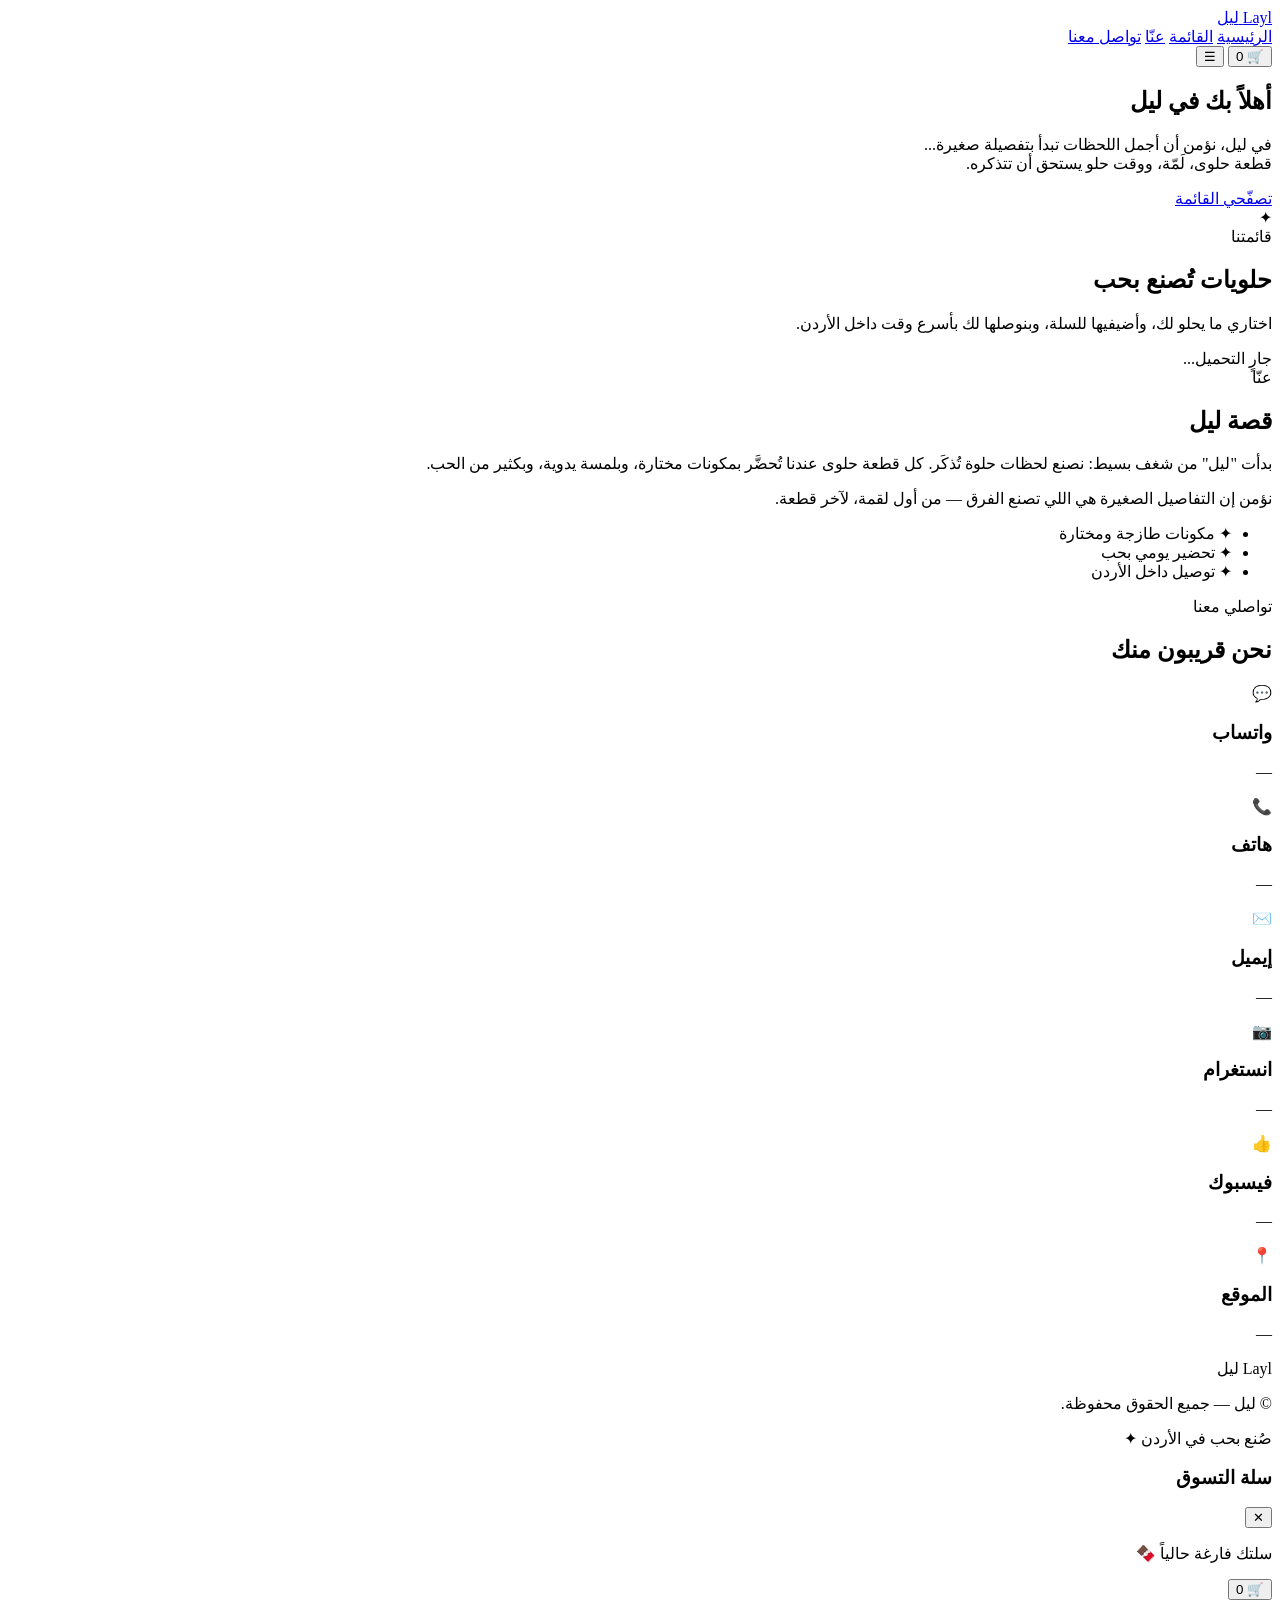
==== index.html @ 46ce5bea "Create index.html" ====
<!DOCTYPE html>
<html lang="ar" dir="rtl">
<head>
<meta charset="UTF-8" />
<meta name="viewport" content="width=device-width, initial-scale=1.0" />
<title>ليل | حلويات فاخرة - Layl Dessert</title>
<meta name="description" content="ليل - حلويات فاخرة في الأردن. كيك، شوكولاتة، وحلويات تُصنع بحب." />
<link rel="preconnect" href="https://fonts.googleapis.com">
<link rel="preconnect" href="https://fonts.gstatic.com" crossorigin>
<link href="https://fonts.googleapis.com/css2?family=Cairo:wght@400;600;700;900&family=Great+Vibes&family=Tajawal:wght@300;400;500;700&display=swap" rel="stylesheet">
<link rel="stylesheet" href="assets/css/style.css" />
</head>
<body>

<!-- ===== Header ===== -->
<header class="site-header" id="header">
  <div class="container header-inner">
    <a href="#home" class="logo">
      <span class="logo-en">Layl</span>
      <span class="logo-ar">ليل</span>
    </a>
    <nav class="nav" id="nav">
      <a href="#home">الرئيسية</a>
      <a href="#menu">القائمة</a>
      <a href="#about">عنّا</a>
      <a href="#contact">تواصل معنا</a>
    </nav>
    <button class="cart-btn" id="cartBtn" aria-label="سلة التسوق">
      🛒 <span class="cart-count" id="cartCount">0</span>
    </button>
    <button class="menu-toggle" id="menuToggle" aria-label="القائمة">☰</button>
  </div>
</header>

<!-- ===== Hero ===== -->
<section class="hero" id="home">
  <div class="hero-bg"></div>
  <div class="hero-overlay"></div>
  <div class="hero-content">
    <h1 class="hero-title">أهلاً بك في ليل</h1>
    <p class="hero-sub">
      في ليل، نؤمن أن أجمل اللحظات تبدأ بتفصيلة صغيرة...<br>
      قطعة حلوى، لَمّة، ووقت حلو يستحق أن تتذكره.
    </p>
    <a href="#menu" class="btn btn-primary">تصفّحي القائمة</a>
  </div>
  <div class="hero-star">✦</div>
</section>

<!-- ===== Menu ===== -->
<section class="section" id="menu">
  <div class="container">
    <div class="section-head">
      <span class="eyebrow">قائمتنا</span>
      <h2 class="section-title">حلويات تُصنع بحب</h2>
      <p class="section-desc">اختاري ما يحلو لك، وأضيفيها للسلة، وبنوصلها لك بأسرع وقت داخل الأردن.</p>
    </div>
    <div class="categories" id="categories"></div>
    <div class="products-grid" id="productsGrid">
      <div class="loading">جارٍ التحميل...</div>
    </div>
  </div>
</section>

<!-- ===== About ===== -->
<section class="section about" id="about">
  <div class="container about-grid">
    <div class="about-text">
      <span class="eyebrow">عنّا</span>
      <h2 class="section-title">قصة ليل</h2>
      <p>
        بدأت "ليل" من شغف بسيط: نصنع لحظات حلوة تُذكَر. كل قطعة حلوى عندنا تُحضَّر بمكونات مختارة،
        وبلمسة يدوية، وبكثير من الحب.
      </p>
      <p>
        نؤمن إن التفاصيل الصغيرة هي اللي تصنع الفرق — من أول لقمة، لآخر قطعة.
      </p>
      <ul class="features">
        <li>✦ مكونات طازجة ومختارة</li>
        <li>✦ تحضير يومي بحب</li>
        <li>✦ توصيل داخل الأردن</li>
      </ul>
    </div>
    <div class="about-img"></div>
  </div>
</section>

<!-- ===== Contact ===== -->
<section class="section contact" id="contact">
  <div class="container">
    <div class="section-head">
      <span class="eyebrow">تواصلي معنا</span>
      <h2 class="section-title">نحن قريبون منك</h2>
    </div>
    <div class="contact-grid">
      <a class="contact-card" id="cWhatsapp" target="_blank">
        <div class="contact-icon">💬</div>
        <h3>واتساب</h3>
        <p id="cWhatsappText">—</p>
      </a>
      <a class="contact-card" id="cPhone">
        <div class="contact-icon">📞</div>
        <h3>هاتف</h3>
        <p id="cPhoneText">—</p>
      </a>
      <a class="contact-card" id="cEmail">
        <div class="contact-icon">✉️</div>
        <h3>إيميل</h3>
        <p id="cEmailText">—</p>
      </a>
      <a class="contact-card" id="cInstagram" target="_blank">
        <div class="contact-icon">📷</div>
        <h3>انستغرام</h3>
        <p id="cInstagramText">—</p>
      </a>
      <a class="contact-card" id="cFacebook" target="_blank">
        <div class="contact-icon">👍</div>
        <h3>فيسبوك</h3>
        <p id="cFacebookText">—</p>
      </a>
      <div class="contact-card">
        <div class="contact-icon">📍</div>
        <h3>الموقع</h3>
        <p id="cAddress">—</p>
      </div>
    </div>
  </div>
</section>

<!-- ===== Footer ===== -->
<footer class="site-footer">
  <div class="container footer-inner">
    <div class="logo">
      <span class="logo-en">Layl</span>
      <span class="logo-ar">ليل</span>
    </div>
    <p>© <span id="year"></span> ليل — جميع الحقوق محفوظة.</p>
    <p class="made">صُنع بحب في الأردن ✦</p>
  </div>
</footer>

<!-- ===== Cart Drawer ===== -->
<div class="cart-overlay" id="cartOverlay"></div>
<aside class="cart-drawer" id="cartDrawer">
  <div class="cart-head">
    <h3>سلة التسوق</h3>
    <button id="cartClose" class="icon-btn">✕</button>
  </div>
  <div class="cart-body" id="cartBody">
    <p class="empty-cart">سلتك فارغة حالياً 🍫</p>
  </div>
  <div class="cart-foot" id="cartFoot" style="display:none">
    <div class="cart-total">
      <span>المجموع:</span>
      <strong id="cartTotal">0.00 د.أ</strong>
    </div>
    <div class="checkout-form">
      <input type="text" id="orderName" placeholder="الاسم الكامل *" required>
      <input type="tel" id="orderPhone" placeholder="رقم الهاتف *" required>
      <input type="text" id="orderAddress" placeholder="العنوان (المدينة، المنطقة، الشارع) *" required>
      <textarea id="orderNotes" placeholder="ملاحظات إضافية (اختياري)" rows="2"></textarea>
      <button class="btn btn-primary btn-full" id="checkoutBtn">إتمام الطلب عبر واتساب</button>
      <p class="checkout-note">سيتم تحويلك لواتساب لإرسال تفاصيل الطلب. الدفع عند التسليم أو CliQ.</p>
    </div>
  </div>
</aside>

<button class="fab-cart" id="fabCart">🛒 <span id="fabCount">0</span></button>

<script src="assets/js/main.js"></script>
</body>
</html>
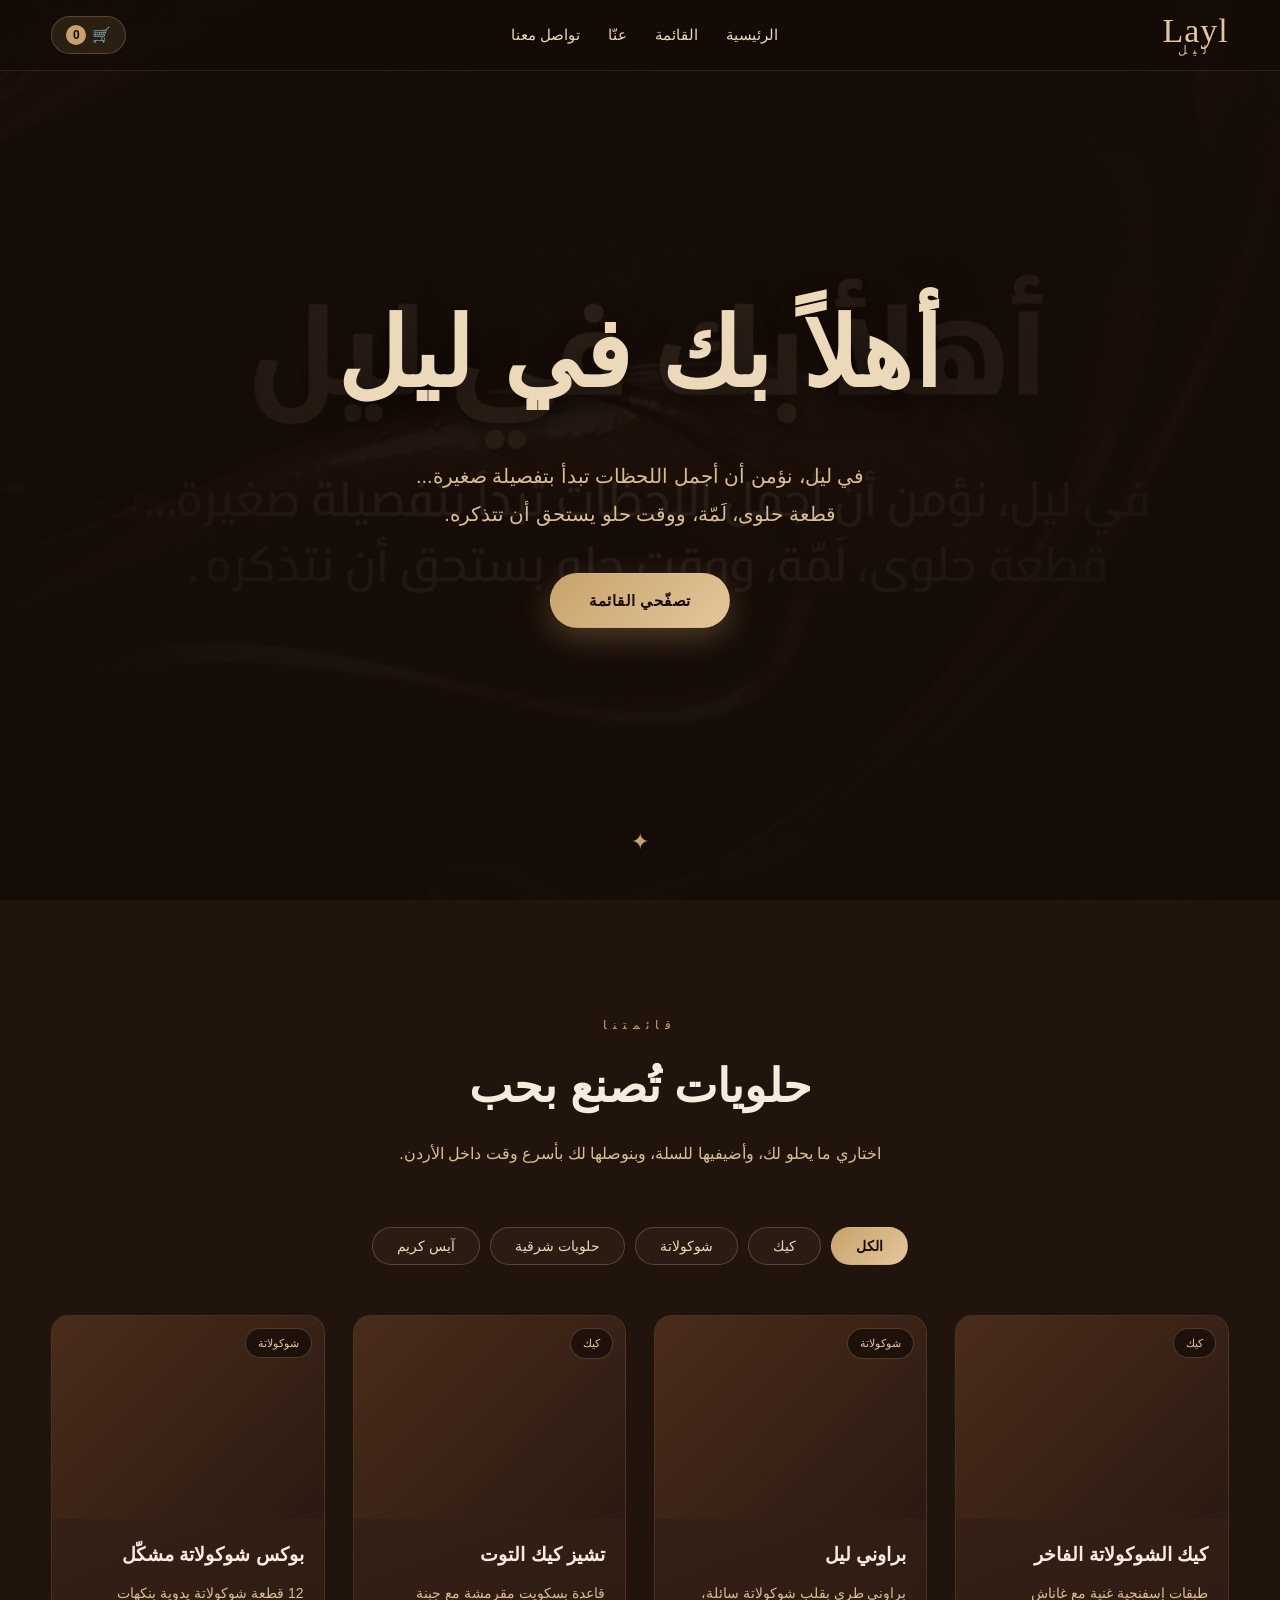
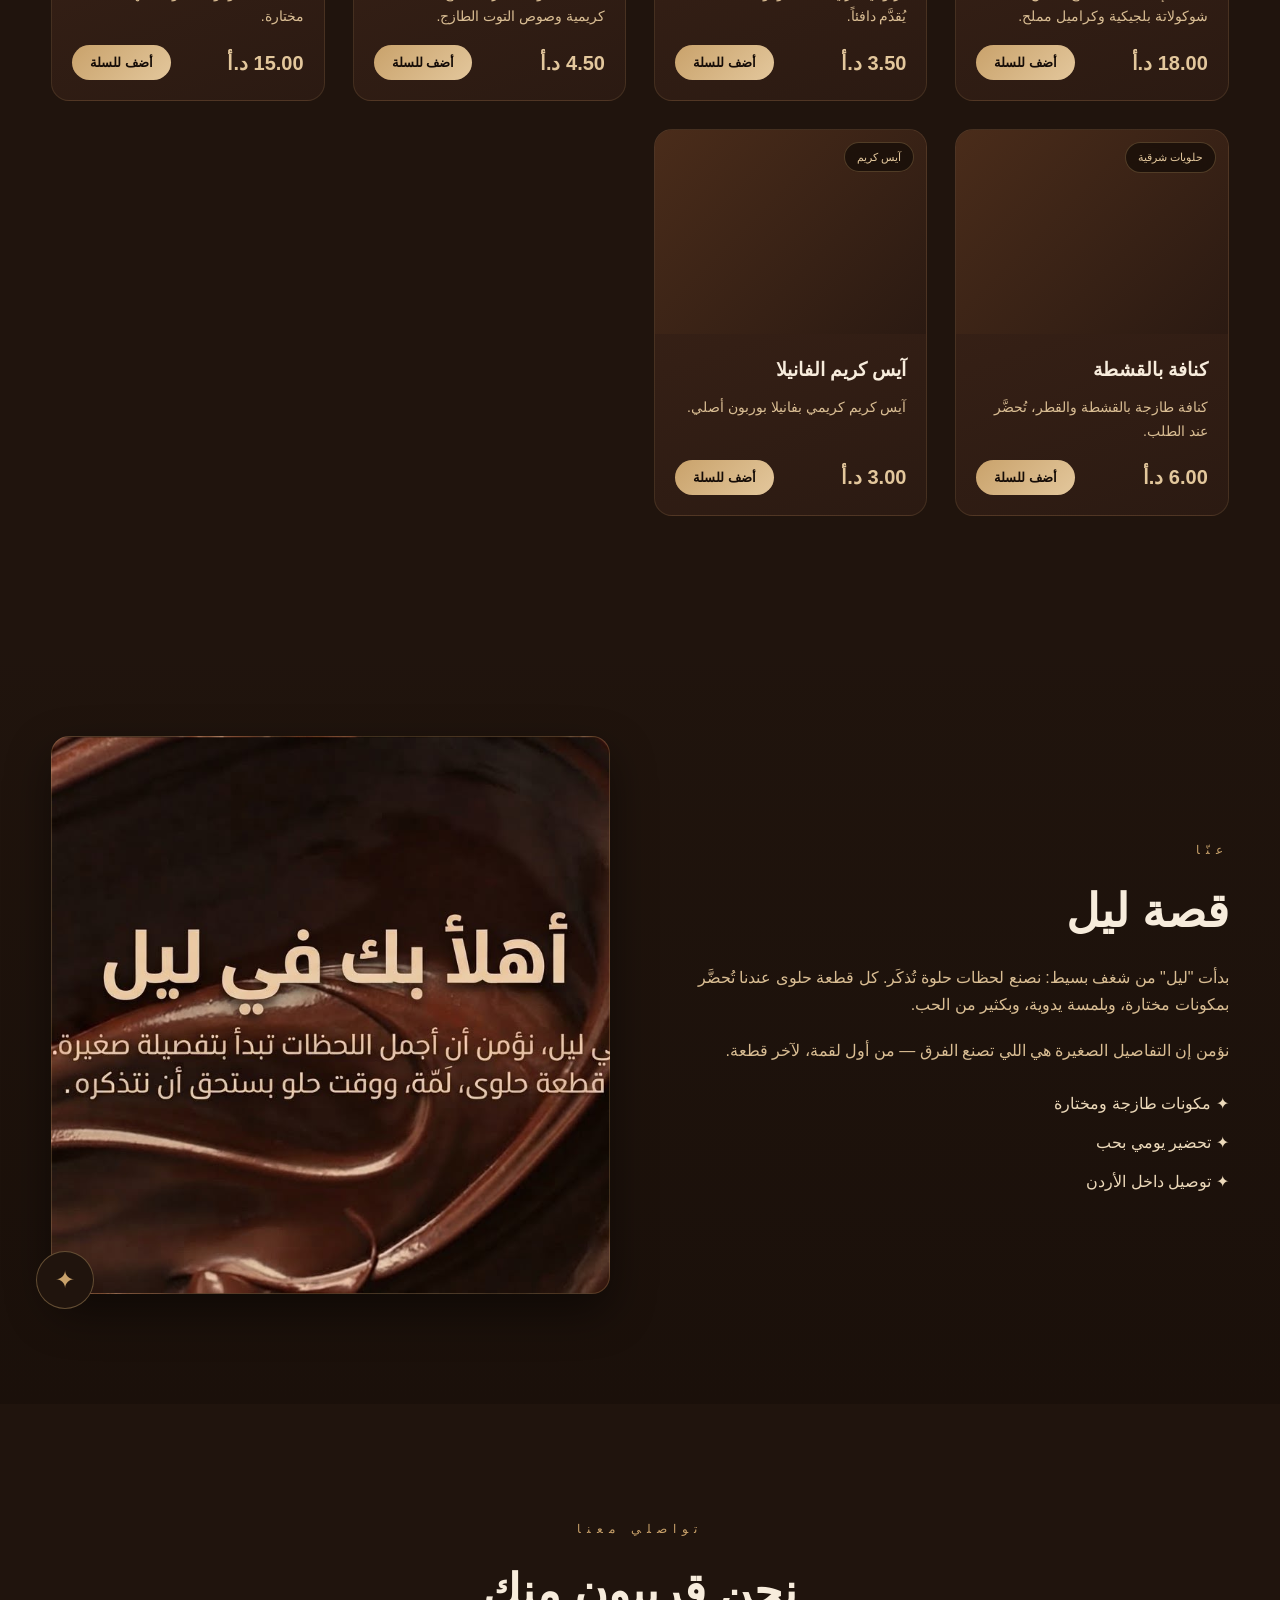
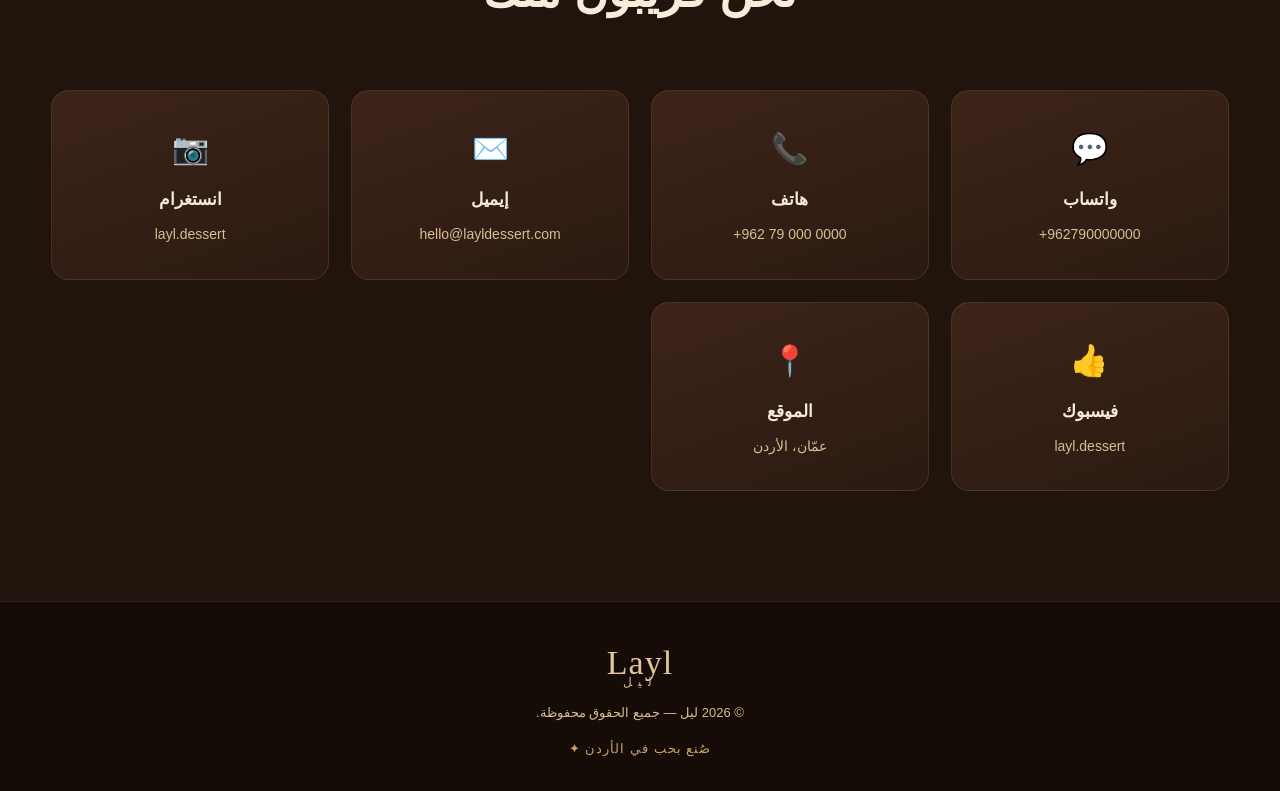
==== commit 46ae6985: "Update index.html" ====
--- a/index.html
+++ b/index.html
@@ -9,8 +9,20 @@
 <link rel="preconnect" href="https://fonts.gstatic.com" crossorigin>
 <link href="https://fonts.googleapis.com/css2?family=Cairo:wght@400;600;700;900&family=Great+Vibes&family=Tajawal:wght@300;400;500;700&display=swap" rel="stylesheet">
 <link rel="stylesheet" href="assets/css/style.css" />
+<!-- Netlify Identity Widget: هذا السطر هو اللي بيحل مشكلة الباسورد -->
+<script src="https://identity.netlify.com/v1/netlify-identity-widget.js"></script>
 </head>
 <body>
+
+<!-- Netlify Form for Orders (Hidden) -->
+<form name="order" netlify netlify-honeypot="bot-field" hidden>
+  <input type="text" name="name" />
+  <input type="text" name="phone" />
+  <input type="text" name="address" />
+  <input type="text" name="notes" />
+  <input type="text" name="items" />
+  <input type="text" name="total" />
+</form>
 
 <!-- ===== Header ===== -->
 <header class="site-header" id="header">
@@ -159,8 +171,8 @@
       <input type="tel" id="orderPhone" placeholder="رقم الهاتف *" required>
       <input type="text" id="orderAddress" placeholder="العنوان (المدينة، المنطقة، الشارع) *" required>
       <textarea id="orderNotes" placeholder="ملاحظات إضافية (اختياري)" rows="2"></textarea>
-      <button class="btn btn-primary btn-full" id="checkoutBtn">إتمام الطلب عبر واتساب</button>
-      <p class="checkout-note">سيتم تحويلك لواتساب لإرسال تفاصيل الطلب. الدفع عند التسليم أو CliQ.</p>
+      <button class="btn btn-primary btn-full" id="checkoutBtn">إتمام الطلب</button>
+      <p class="checkout-note">سيتم إرسال تفاصيل الطلب للإدارة. الدفع عند التسليم أو CliQ.</p>
     </div>
   </div>
 </aside>
--- a/assets/css/style.css
+++ b/assets/css/style.css
@@ -0,0 +1,356 @@
+:root{
+  --brown-900:#150c07;
+  --brown-800:#20140d;
+  --brown-700:#2b1a12;
+  --brown-600:#3d2418;
+  --brown-500:#4a2c1a;
+  --brown-400:#5c3822;
+  --beige-100:#f7ecdc;
+  --beige-200:#ecd9ba;
+  --beige-300:#d9bd93;
+  --gold:#c9a26b;
+  --gold-soft:#e3c79c;
+  --shadow:0 18px 45px rgba(0,0,0,.45);
+  --radius:18px;
+}
+
+*{box-sizing:border-box;margin:0;padding:0}
+html{scroll-behavior:smooth}
+body{
+  font-family:'Tajawal','Cairo',sans-serif;
+  background:var(--brown-800);
+  color:var(--beige-100);
+  line-height:1.7;
+  overflow-x:hidden;
+}
+img{max-width:100%;display:block}
+a{color:inherit;text-decoration:none}
+button{font-family:inherit;cursor:pointer;border:none;background:none;color:inherit}
+.container{width:min(1180px,92%);margin-inline:auto}
+
+/* ===== Header ===== */
+.site-header{
+  position:fixed;top:0;right:0;left:0;z-index:100;
+  padding:14px 0;
+  background:rgba(21,12,7,.65);
+  backdrop-filter:blur(14px);
+  border-bottom:1px solid rgba(201,162,107,.15);
+  transition:.3s;
+}
+.header-inner{display:flex;align-items:center;gap:24px;justify-content:space-between}
+.logo{display:flex;flex-direction:column;align-items:center;line-height:1}
+.logo-en{
+  font-family:'Great Vibes',cursive;
+  font-size:34px;color:var(--gold-soft);
+  letter-spacing:1px;
+}
+.logo-ar{font-size:12px;color:var(--beige-300);letter-spacing:6px;margin-top:-4px}
+.nav{display:flex;gap:28px}
+.nav a{color:var(--beige-200);font-weight:500;font-size:15px;position:relative;transition:.25s}
+.nav a::after{
+  content:'';position:absolute;bottom:-6px;right:0;width:0;height:1.5px;
+  background:var(--gold);transition:.3s;
+}
+.nav a:hover{color:var(--gold-soft)}
+.nav a:hover::after{width:100%}
+.cart-btn,.menu-toggle{
+  background:rgba(201,162,107,.12);
+  border:1px solid rgba(201,162,107,.3);
+  color:var(--beige-100);
+  padding:8px 14px;border-radius:50px;font-size:15px;
+  display:flex;align-items:center;gap:6px;transition:.25s;
+}
+.cart-btn:hover,.menu-toggle:hover{background:rgba(201,162,107,.25)}
+.cart-count{
+  background:var(--gold);color:var(--brown-900);
+  font-weight:700;font-size:12px;border-radius:50%;
+  min-width:20px;height:20px;display:grid;place-items:center;padding:0 5px;
+}
+.menu-toggle{display:none;font-size:20px}
+
+/* ===== Hero ===== */
+.hero{
+  position:relative;min-height:100vh;
+  display:flex;align-items:center;justify-content:center;
+  text-align:center;overflow:hidden;
+}
+.hero-bg{
+  position:absolute;inset:0;
+  background:url('../../images/hero.jpg') center/cover no-repeat;
+  background-color:var(--brown-700);
+  transform:scale(1.05);
+  animation:slowZoom 20s ease-in-out infinite alternate;
+}
+@keyframes slowZoom{to{transform:scale(1.15)}}
+.hero-overlay{
+  position:absolute;inset:0;
+  background:
+    radial-gradient(ellipse at center, rgba(21,12,7,.35) 0%, rgba(21,12,7,.85) 75%),
+    linear-gradient(to bottom, rgba(21,12,7,.7), rgba(21,12,7,.95));
+}
+.hero-content{position:relative;z-index:2;padding:0 20px;animation:fadeUp 1.2s ease}
+@keyframes fadeUp{from{opacity:0;transform:translateY(30px)}to{opacity:1;transform:none}}
+.hero-title{
+  font-family:'Cairo',sans-serif;font-weight:900;
+  font-size:clamp(42px,8vw,96px);
+  color:var(--beige-200);
+  letter-spacing:2px;
+  text-shadow:0 8px 40px rgba(0,0,0,.6);
+  margin-bottom:22px;
+}
+.hero-sub{
+  font-size:clamp(15px,2vw,20px);
+  color:var(--beige-300);
+  max-width:620px;margin:0 auto 40px;
+  line-height:1.9;
+}
+.hero-star{
+  position:absolute;bottom:40px;left:50%;transform:translateX(-50%);
+  color:var(--gold);font-size:22px;animation:twinkle 2.5s infinite;
+}
+@keyframes twinkle{0%,100%{opacity:.4;transform:translateX(-50%) scale(1)}50%{opacity:1;transform:translateX(-50%) scale(1.3)}}
+
+/* ===== Buttons ===== */
+.btn{
+  display:inline-block;padding:14px 38px;border-radius:50px;
+  font-weight:700;font-size:15px;letter-spacing:.5px;
+  transition:.3s;border:1px solid transparent;
+}
+.btn-primary{
+  background:linear-gradient(135deg,var(--gold),var(--gold-soft));
+  color:var(--brown-900);
+  box-shadow:0 10px 30px rgba(201,162,107,.3);
+}
+.btn-primary:hover{transform:translateY(-3px);box-shadow:0 15px 40px rgba(201,162,107,.5)}
+.btn-full{width:100%;text-align:center}
+
+/* ===== Sections ===== */
+.section{padding:110px 0;position:relative}
+.section-head{text-align:center;margin-bottom:60px}
+.eyebrow{
+  display:inline-block;color:var(--gold);letter-spacing:6px;
+  font-size:12px;text-transform:uppercase;margin-bottom:12px;
+}
+.section-title{
+  font-family:'Cairo',sans-serif;font-weight:700;
+  font-size:clamp(28px,4vw,46px);color:var(--beige-100);
+  margin-bottom:14px;
+}
+.section-desc{color:var(--beige-300);max-width:560px;margin:0 auto;font-size:16px}
+
+/* ===== Categories ===== */
+.categories{display:flex;flex-wrap:wrap;gap:10px;justify-content:center;margin-bottom:50px}
+.cat-btn{
+  padding:10px 24px;border-radius:50px;
+  border:1px solid rgba(201,162,107,.3);
+  background:rgba(201,162,107,.06);
+  color:var(--beige-200);font-size:14px;font-weight:500;
+  transition:.25s;
+}
+.cat-btn:hover{border-color:var(--gold);color:var(--gold-soft)}
+.cat-btn.active{
+  background:linear-gradient(135deg,var(--gold),var(--gold-soft));
+  color:var(--brown-900);font-weight:700;border-color:transparent;
+}
+
+/* ===== Products ===== */
+.products-grid{
+  display:grid;gap:28px;
+  grid-template-columns:repeat(auto-fill,minmax(260px,1fr));
+}
+.loading{grid-column:1/-1;text-align:center;color:var(--beige-300);padding:60px 0}
+.product-card{
+  background:linear-gradient(160deg,var(--brown-600),var(--brown-700));
+  border:1px solid rgba(201,162,107,.15);
+  border-radius:var(--radius);
+  overflow:hidden;
+  transition:.35s cubic-bezier(.2,.7,.3,1);
+  display:flex;flex-direction:column;
+  animation:fadeUp .6s ease backwards;
+}
+.product-card:hover{
+  transform:translateY(-8px);
+  border-color:rgba(201,162,107,.5);
+  box-shadow:var(--shadow);
+}
+.product-img{
+  aspect-ratio:4/3;overflow:hidden;position:relative;
+  background:linear-gradient(135deg,var(--brown-500),var(--brown-700));
+}
+.product-img img{width:100%;height:100%;object-fit:cover;transition:.6s}
+.product-card:hover .product-img img{transform:scale(1.08)}
+.product-cat{
+  position:absolute;top:12px;right:12px;
+  background:rgba(21,12,7,.75);backdrop-filter:blur(8px);
+  color:var(--gold-soft);font-size:11px;padding:5px 12px;border-radius:50px;
+  border:1px solid rgba(201,162,107,.3);
+}
+.product-body{padding:20px;display:flex;flex-direction:column;flex:1;gap:10px}
+.product-name{
+  font-family:'Cairo',sans-serif;font-weight:700;
+  font-size:19px;color:var(--beige-100);
+}
+.product-desc{font-size:14px;color:var(--beige-300);flex:1;line-height:1.7}
+.product-footer{display:flex;align-items:center;justify-content:space-between;gap:10px;margin-top:6px}
+.product-price{
+  font-family:'Cairo',sans-serif;font-weight:700;
+  font-size:20px;color:var(--gold-soft);
+}
+.add-btn{
+  background:linear-gradient(135deg,var(--gold),var(--gold-soft));
+  color:var(--brown-900);font-weight:700;
+  padding:10px 18px;border-radius:50px;font-size:13px;
+  transition:.25s;white-space:nowrap;
+}
+.add-btn:hover{transform:scale(1.05);box-shadow:0 8px 22px rgba(201,162,107,.4)}
+.add-btn.added{background:var(--brown-400);color:var(--beige-100)}
+
+/* ===== About ===== */
+.about{background:linear-gradient(180deg,transparent,rgba(21,12,7,.5))}
+.about-grid{
+  display:grid;grid-template-columns:1fr 1fr;gap:60px;align-items:center;
+}
+.about-text p{color:var(--beige-300);margin-bottom:18px;font-size:16px}
+.features{list-style:none;margin-top:26px;display:grid;gap:12px}
+.features li{color:var(--beige-200);font-weight:500}
+.about-img{
+  aspect-ratio:1/1;border-radius:var(--radius);
+  background:url('../../images/hero.jpg') center/cover;
+  border:1px solid rgba(201,162,107,.25);
+  box-shadow:var(--shadow);
+  position:relative;
+}
+.about-img::after{
+  content:'✦';position:absolute;bottom:-16px;left:-16px;
+  background:var(--brown-800);color:var(--gold);
+  width:56px;height:56px;border-radius:50%;
+  display:grid;place-items:center;font-size:24px;
+  border:1px solid rgba(201,162,107,.4);
+}
+
+/* ===== Contact ===== */
+.contact-grid{
+  display:grid;gap:22px;
+  grid-template-columns:repeat(auto-fit,minmax(220px,1fr));
+}
+.contact-card{
+  background:linear-gradient(160deg,var(--brown-600),var(--brown-700));
+  border:1px solid rgba(201,162,107,.15);
+  border-radius:var(--radius);
+  padding:32px 22px;text-align:center;
+  transition:.3s;display:block;
+}
+.contact-card:hover{
+  transform:translateY(-6px);
+  border-color:rgba(201,162,107,.5);
+  box-shadow:var(--shadow);
+}
+.contact-icon{font-size:30px;margin-bottom:12px}
+.contact-card h3{font-family:'Cairo',sans-serif;color:var(--beige-100);margin-bottom:8px;font-size:17px}
+.contact-card p{color:var(--beige-300);font-size:14px;direction:ltr;word-break:break-all}
+
+/* ===== Footer ===== */
+.site-footer{
+  background:var(--brown-900);
+  border-top:1px solid rgba(201,162,107,.15);
+  padding:44px 0 30px;text-align:center;
+}
+.footer-inner{display:flex;flex-direction:column;align-items:center;gap:14px}
+.site-footer p{color:var(--beige-300);font-size:13px}
+.made{color:var(--gold)!important;letter-spacing:1px}
+
+/* ===== Cart ===== */
+.cart-overlay{
+  position:fixed;inset:0;background:rgba(0,0,0,.65);
+  backdrop-filter:blur(4px);opacity:0;pointer-events:none;
+  transition:.3s;z-index:200;
+}
+.cart-overlay.open{opacity:1;pointer-events:auto}
+.cart-drawer{
+  position:fixed;top:0;left:0;height:100%;width:min(420px,92%);
+  background:var(--brown-700);
+  border-right:1px solid rgba(201,162,107,.2);
+  z-index:201;transform:translateX(-100%);
+  transition:transform .4s cubic-bezier(.2,.7,.3,1);
+  display:flex;flex-direction:column;
+}
+.cart-drawer.open{transform:translateX(0)}
+.cart-head{
+  padding:22px 24px;display:flex;justify-content:space-between;align-items:center;
+  border-bottom:1px solid rgba(201,162,107,.15);
+}
+.cart-head h3{font-family:'Cairo',sans-serif;font-size:20px}
+.icon-btn{font-size:20px;color:var(--beige-200);padding:4px 8px}
+.cart-body{flex:1;overflow-y:auto;padding:20px 24px}
+.empty-cart{text-align:center;color:var(--beige-300);padding:60px 0}
+.cart-item{
+  display:flex;gap:14px;padding:14px 0;
+  border-bottom:1px solid rgba(201,162,107,.1);
+}
+.cart-item img{
+  width:70px;height:70px;object-fit:cover;border-radius:12px;
+  background:var(--brown-500);
+}
+.cart-item-info{flex:1}
+.cart-item-name{font-weight:700;color:var(--beige-100);font-size:15px;margin-bottom:4px}
+.cart-item-price{color:var(--gold-soft);font-size:14px;font-weight:600}
+.qty-controls{
+  display:flex;align-items:center;gap:10px;margin-top:8px;
+}
+.qty-controls button{
+  width:26px;height:26px;border-radius:50%;
+  background:rgba(201,162,107,.15);
+  color:var(--beige-100);font-size:16px;font-weight:700;
+  display:grid;place-items:center;border:1px solid rgba(201,162,107,.25);
+}
+.qty-controls button:hover{background:rgba(201,162,107,.3)}
+.qty-controls span{min-width:20px;text-align:center;font-weight:700}
+.remove-btn{color:#d98b8b;font-size:12px;margin-inline-start:auto;align-self:flex-start}
+.cart-foot{
+  padding:20px 24px;border-top:1px solid rgba(201,162,107,.15);
+  background:var(--brown-800);
+}
+.cart-total{
+  display:flex;justify-content:space-between;align-items:center;
+  font-size:18px;margin-bottom:16px;
+}
+.cart-total strong{color:var(--gold-soft);font-size:22px;font-family:'Cairo',sans-serif}
+.checkout-form{display:grid;gap:10px}
+.checkout-form input,.checkout-form textarea{
+  background:var(--brown-600);border:1px solid rgba(201,162,107,.2);
+  color:var(--beige-100);padding:12px 16px;border-radius:12px;
+  font-family:inherit;font-size:14px;resize:none;
+}
+.checkout-form input::placeholder,.checkout-form textarea::placeholder{color:rgba(236,217,186,.45)}
+.checkout-form input:focus,.checkout-form textarea:focus{
+  outline:none;border-color:var(--gold);background:var(--brown-500);
+}
+.checkout-note{font-size:11px;color:var(--beige-300);text-align:center;opacity:.7}
+
+/* ===== FAB ===== */
+.fab-cart{
+  position:fixed;bottom:24px;left:24px;z-index:99;
+  background:linear-gradient(135deg,var(--gold),var(--gold-soft));
+  color:var(--brown-900);font-weight:700;
+  padding:14px 20px;border-radius:50px;font-size:16px;
+  box-shadow:0 12px 30px rgba(201,162,107,.4);
+  display:none;align-items:center;gap:8px;
+}
+.fab-cart.show{display:flex;animation:fadeUp .4s ease}
+
+/* ===== Responsive ===== */
+@media(max-width:860px){
+  .nav{
+    position:fixed;top:70px;right:0;left:0;
+    background:rgba(21,12,7,.97);backdrop-filter:blur(14px);
+    flex-direction:column;padding:24px;gap:18px;
+    transform:translateY(-120%);transition:.35s;
+    border-bottom:1px solid rgba(201,162,107,.2);
+  }
+  .nav.open{transform:translateY(0)}
+  .menu-toggle{display:flex}
+  .about-grid{grid-template-columns:1fr;gap:40px}
+  .section{padding:80px 0}
+  .cart-btn{order:2}
+  .header-inner{gap:12px}
+}
